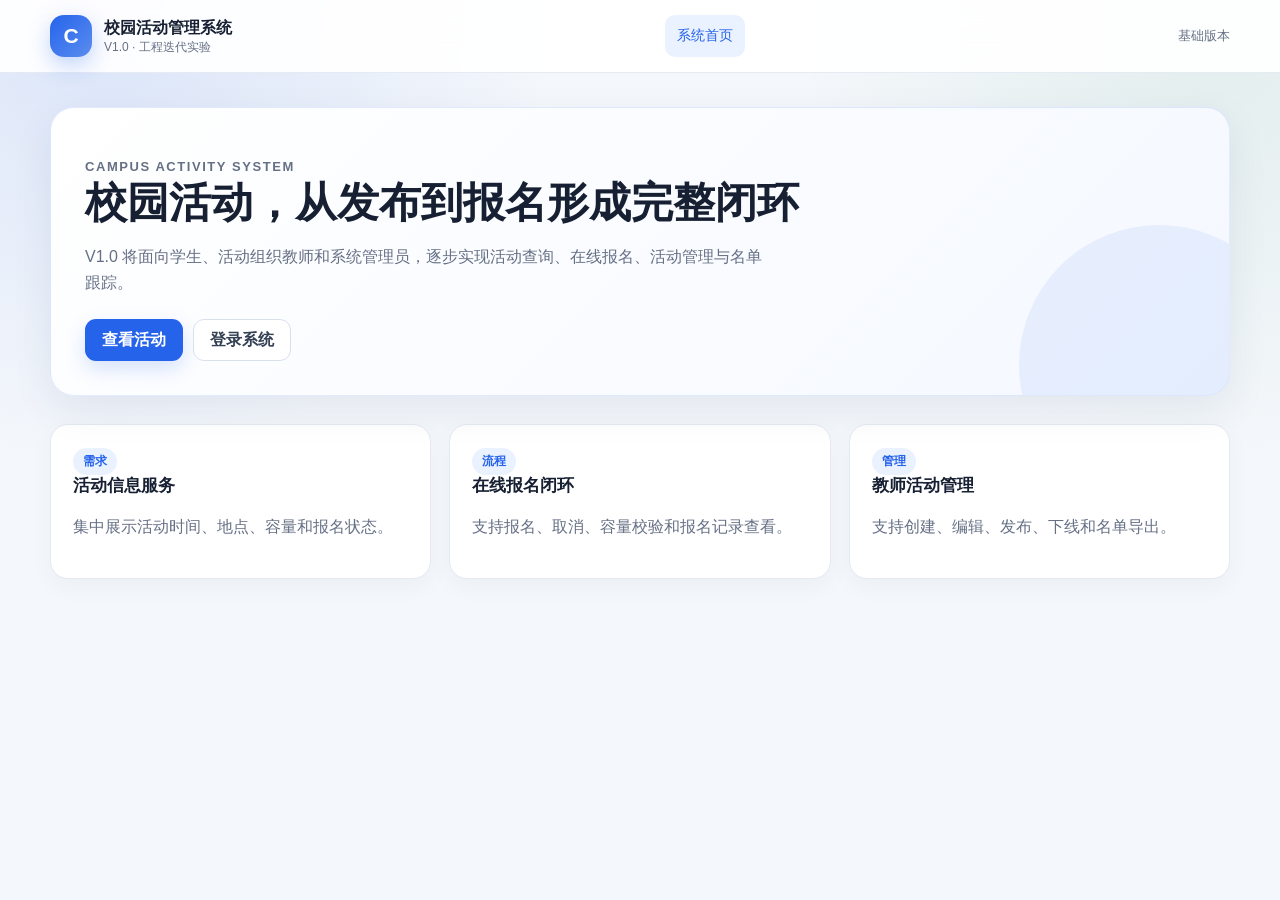
==== index.html @ 23159033 "feat: initialize campus activity system shell" ====
﻿<!DOCTYPE html>
<html lang="zh-CN">
<head>
  <meta charset="UTF-8">
  <meta name="viewport" content="width=device-width, initial-scale=1.0">
  <meta name="description" content="校园活动管理系统 V1.0">
  <title>校园活动管理系统 V1.0</title>
  <link rel="stylesheet" href="styles.css">
</head>
<body>
  <div class="app-shell">
    <header id="site-header" class="site-header"></header>
    <main id="main-content" class="page-container">
      <section class="loading-card">系统正在加载……</section>
    </main>
  </div>
  <div id="toast-container" class="toast-container" aria-live="polite"></div>
  <div id="modal-root"></div>
  <script src="js/store.js"></script>
  <script src="js/app.js"></script>
</body>
</html>
---- styles.css ----
﻿:root {
  --bg: #f4f7fb;
  --surface: #ffffff;
  --surface-soft: #f8fafc;
  --text: #172033;
  --muted: #667085;
  --line: #e4e9f2;
  --primary: #2563eb;
  --primary-dark: #1d4ed8;
  --primary-soft: #eaf1ff;
  --success: #16835a;
  --success-soft: #e9f8f1;
  --warning: #b26a00;
  --warning-soft: #fff5df;
  --danger: #c43d4b;
  --danger-soft: #fff0f2;
  --shadow: 0 14px 40px rgba(25, 45, 85, 0.08);
  --radius: 18px;
}

* {
  box-sizing: border-box;
}

html {
  min-height: 100%;
  background: var(--bg);
}

body {
  min-height: 100vh;
  margin: 0;
  color: var(--text);
  background:
    radial-gradient(circle at 8% 2%, rgba(37, 99, 235, 0.12), transparent 28rem),
    radial-gradient(circle at 95% 5%, rgba(22, 131, 90, 0.08), transparent 26rem),
    var(--bg);
  font-family: "Microsoft YaHei UI", "PingFang SC", "Noto Sans CJK SC", sans-serif;
  line-height: 1.65;
}

button,
input,
select,
textarea {
  font: inherit;
}

button {
  cursor: pointer;
}

a {
  color: inherit;
  text-decoration: none;
}

.app-shell {
  min-height: 100vh;
}

.site-header {
  position: sticky;
  z-index: 30;
  top: 0;
  border-bottom: 1px solid rgba(228, 233, 242, 0.92);
  background: rgba(255, 255, 255, 0.92);
  backdrop-filter: blur(16px);
}

.header-inner {
  display: flex;
  align-items: center;
  justify-content: space-between;
  width: min(1180px, calc(100% - 32px));
  min-height: 72px;
  margin: 0 auto;
  gap: 24px;
}

.brand {
  display: inline-flex;
  align-items: center;
  gap: 12px;
  min-width: max-content;
}

.brand-mark {
  display: grid;
  width: 42px;
  height: 42px;
  place-items: center;
  border-radius: 14px;
  color: #fff;
  background: linear-gradient(135deg, #2563eb, #5b8def);
  box-shadow: 0 8px 22px rgba(37, 99, 235, 0.28);
  font-size: 21px;
  font-weight: 800;
}

.brand strong,
.brand small {
  display: block;
}

.brand strong {
  font-size: 16px;
  line-height: 1.25;
}

.brand small {
  margin-top: 2px;
  color: var(--muted);
  font-size: 12px;
  line-height: 1.2;
}

.nav-links {
  display: flex;
  align-items: center;
  gap: 5px;
}

.nav-link {
  padding: 9px 12px;
  border-radius: 10px;
  color: #46516a;
  font-size: 14px;
  transition: 160ms ease;
}

.nav-link:hover,
.nav-link.is-active {
  color: var(--primary);
  background: var(--primary-soft);
}

.header-account {
  display: flex;
  align-items: center;
  justify-content: flex-end;
  min-width: max-content;
  gap: 10px;
}

.user-badge {
  text-align: right;
}

.user-badge strong,
.user-badge span {
  display: block;
}

.user-badge strong {
  font-size: 14px;
}

.user-badge span {
  color: var(--muted);
  font-size: 12px;
}

.page-container {
  width: min(1180px, calc(100% - 32px));
  margin: 0 auto;
  padding: 34px 0 60px;
}

.hero {
  position: relative;
  overflow: hidden;
  padding: 34px;
  border: 1px solid rgba(37, 99, 235, 0.12);
  border-radius: 24px;
  background: linear-gradient(135deg, #ffffff 0%, #f4f8ff 100%);
  box-shadow: var(--shadow);
}

.hero::after {
  position: absolute;
  right: -70px;
  bottom: -110px;
  width: 280px;
  height: 280px;
  border-radius: 50%;
  background: rgba(37, 99, 235, 0.08);
  content: "";
}

.hero-content {
  position: relative;
  z-index: 1;
  max-width: 720px;
}

.eyebrow {
  margin: 0 0 8px;
  color: var(--primary);
  font-size: 13px;
  font-weight: 800;
  letter-spacing: 0.12em;
  text-transform: uppercase;
}

.hero h1,
.page-heading h1 {
  margin: 0;
  font-size: clamp(28px, 4vw, 42px);
  line-height: 1.25;
}

.hero p {
  max-width: 680px;
  margin: 14px 0 0;
  color: var(--muted);
}

.hero-actions,
.button-row {
  display: flex;
  flex-wrap: wrap;
  gap: 10px;
  margin-top: 22px;
}

.page-heading {
  display: flex;
  align-items: flex-end;
  justify-content: space-between;
  margin-bottom: 22px;
  gap: 18px;
}

.page-heading h1 {
  font-size: clamp(24px, 3vw, 34px);
}

.page-heading p {
  margin: 6px 0 0;
  color: var(--muted);
}

.grid {
  display: grid;
  gap: 18px;
}

.grid-2 {
  grid-template-columns: repeat(2, minmax(0, 1fr));
}

.grid-3 {
  grid-template-columns: repeat(3, minmax(0, 1fr));
}

.grid-4 {
  grid-template-columns: repeat(4, minmax(0, 1fr));
}

.card {
  padding: 22px;
  border: 1px solid var(--line);
  border-radius: var(--radius);
  background: var(--surface);
  box-shadow: 0 8px 24px rgba(31, 48, 80, 0.04);
}

.card h2,
.card h3,
.card h4 {
  margin-top: 0;
  line-height: 1.35;
}

.card h2 {
  margin-bottom: 14px;
  font-size: 21px;
}

.card h3 {
  margin-bottom: 10px;
  font-size: 17px;
}

.muted {
  color: var(--muted);
}

.small {
  font-size: 13px;
}

.stat-card {
  position: relative;
  overflow: hidden;
}

.stat-card::before {
  position: absolute;
  top: 0;
  left: 0;
  width: 5px;
  height: 100%;
  background: var(--primary);
  content: "";
}

.stat-value {
  margin: 3px 0;
  font-size: 32px;
  font-weight: 800;
  line-height: 1.2;
}

.section-block {
  margin-top: 28px;
}

.toolbar {
  display: flex;
  align-items: center;
  justify-content: space-between;
  margin: 20px 0 14px;
  gap: 14px;
}

.filters {
  display: grid;
  grid-template-columns: minmax(220px, 1fr) 180px 180px auto;
  align-items: end;
  width: 100%;
  gap: 12px;
}

.form-grid {
  display: grid;
  grid-template-columns: repeat(2, minmax(0, 1fr));
  gap: 16px;
}

.form-grid .full {
  grid-column: 1 / -1;
}

.field {
  display: grid;
  gap: 7px;
}

.field label {
  color: #344054;
  font-size: 13px;
  font-weight: 700;
}

.input,
.select,
.textarea {
  width: 100%;
  border: 1px solid #cfd8e6;
  border-radius: 11px;
  outline: none;
  background: #fff;
  color: var(--text);
  transition: border 160ms ease, box-shadow 160ms ease;
}

.input,
.select {
  min-height: 44px;
  padding: 0 12px;
}

.textarea {
  min-height: 112px;
  padding: 11px 12px;
  resize: vertical;
}

.input:focus,
.select:focus,
.textarea:focus {
  border-color: var(--primary);
  box-shadow: 0 0 0 4px rgba(37, 99, 235, 0.11);
}

.btn {
  display: inline-flex;
  min-height: 42px;
  align-items: center;
  justify-content: center;
  padding: 0 16px;
  border: 1px solid transparent;
  border-radius: 11px;
  font-weight: 750;
  transition: transform 150ms ease, box-shadow 150ms ease, background 150ms ease;
}

.btn:hover {
  transform: translateY(-1px);
}

.btn-primary {
  color: #fff;
  background: var(--primary);
  box-shadow: 0 8px 20px rgba(37, 99, 235, 0.18);
}

.btn-primary:hover {
  background: var(--primary-dark);
}

.btn-secondary {
  border-color: #d8e0ec;
  background: #fff;
  color: #344054;
}

.btn-ghost {
  min-height: 36px;
  padding: 0 12px;
  color: var(--primary);
  background: transparent;
}

.btn-success {
  color: #fff;
  background: var(--success);
}

.btn-danger {
  color: #fff;
  background: var(--danger);
}

.btn-soft-danger {
  color: var(--danger);
  background: var(--danger-soft);
}

.btn:disabled {
  cursor: not-allowed;
  opacity: 0.5;
  transform: none;
}

.tag,
.status {
  display: inline-flex;
  align-items: center;
  min-height: 27px;
  padding: 0 10px;
  border-radius: 999px;
  font-size: 12px;
  font-weight: 800;
}

.tag {
  color: var(--primary);
  background: var(--primary-soft);
}

.status-draft {
  color: #5a6478;
  background: #edf0f5;
}

.status-published {
  color: var(--success);
  background: var(--success-soft);
}

.status-closed,
.status-ended {
  color: var(--warning);
  background: var(--warning-soft);
}

.status-cancelled {
  color: var(--danger);
  background: var(--danger-soft);
}

.activity-card {
  display: flex;
  min-height: 100%;
  flex-direction: column;
}

.activity-card .card-top {
  display: flex;
  align-items: flex-start;
  justify-content: space-between;
  gap: 12px;
}

.activity-meta {
  display: grid;
  margin: 16px 0;
  gap: 10px;
}

.meta-row {
  display: grid;
  grid-template-columns: 82px 1fr;
  gap: 10px;
  color: #475467;
  font-size: 14px;
}

.meta-row strong {
  color: #344054;
}

.progress {
  overflow: hidden;
  height: 8px;
  margin-top: 5px;
  border-radius: 999px;
  background: #edf1f7;
}

.progress > span {
  display: block;
  height: 100%;
  border-radius: inherit;
  background: linear-gradient(90deg, #2563eb, #5b8def);
}

.card-footer {
  display: flex;
  align-items: center;
  justify-content: space-between;
  margin-top: auto;
  padding-top: 16px;
  gap: 12px;
}

.table-wrap {
  overflow-x: auto;
  border: 1px solid var(--line);
  border-radius: 14px;
  background: #fff;
}

table {
  width: 100%;
  min-width: 760px;
  border-collapse: collapse;
}

th,
td {
  padding: 13px 14px;
  border-bottom: 1px solid var(--line);
  text-align: left;
  vertical-align: middle;
}

th {
  color: #475467;
  background: var(--surface-soft);
  font-size: 13px;
  font-weight: 800;
}

tbody tr:last-child td {
  border-bottom: 0;
}

tbody tr:hover {
  background: #fafcff;
}

.empty-state {
  padding: 46px 20px;
  color: var(--muted);
  text-align: center;
}

.notice {
  padding: 14px 16px;
  border: 1px solid #c9dcff;
  border-radius: 12px;
  color: #24488a;
  background: #edf4ff;
  font-size: 14px;
}

.notice.warning {
  border-color: #f1d5a1;
  color: #795200;
  background: var(--warning-soft);
}

.notice.danger {
  border-color: #f4c6cc;
  color: #922d39;
  background: var(--danger-soft);
}

.demo-accounts {
  display: flex;
  flex-wrap: wrap;
  gap: 8px;
  margin-top: 12px;
}

.demo-account {
  padding: 6px 9px;
  border: 1px dashed #b9c8e5;
  border-radius: 9px;
  color: #415a8d;
  background: #f7faff;
  font-size: 12px;
  cursor: pointer;
}

.auth-layout {
  display: grid;
  grid-template-columns: minmax(0, 1.05fr) minmax(350px, 0.75fr);
  align-items: stretch;
  gap: 24px;
}

.auth-hero {
  display: flex;
  min-height: 580px;
  flex-direction: column;
  justify-content: space-between;
  padding: 40px;
  border-radius: 24px;
  color: #fff;
  background:
    linear-gradient(145deg, rgba(19, 53, 124, 0.98), rgba(37, 99, 235, 0.91)),
    #1d4ed8;
  box-shadow: var(--shadow);
}

.auth-hero h1 {
  max-width: 660px;
  margin: 0;
  font-size: clamp(32px, 4.5vw, 54px);
  line-height: 1.18;
}

.auth-hero p {
  max-width: 600px;
  color: rgba(255, 255, 255, 0.82);
}

.auth-features {
  display: grid;
  grid-template-columns: repeat(3, minmax(0, 1fr));
  gap: 12px;
  margin-top: 26px;
}

.auth-feature {
  padding: 14px;
  border: 1px solid rgba(255, 255, 255, 0.18);
  border-radius: 14px;
  background: rgba(255, 255, 255, 0.08);
}

.auth-feature strong,
.auth-feature small {
  display: block;
}

.auth-feature small {
  margin-top: 4px;
  color: rgba(255, 255, 255, 0.7);
}

.auth-card {
  align-self: center;
  padding: 30px;
}

.auth-tabs {
  display: flex;
  margin-bottom: 24px;
  padding: 4px;
  border-radius: 12px;
  background: #eef2f8;
}

.auth-tab {
  flex: 1;
  padding: 9px;
  border: 0;
  border-radius: 9px;
  color: #5d6980;
  background: transparent;
  font-weight: 800;
}

.auth-tab.is-active {
  color: var(--primary);
  background: #fff;
  box-shadow: 0 3px 10px rgba(25, 45, 85, 0.08);
}

.toast-container {
  position: fixed;
  z-index: 100;
  right: 20px;
  bottom: 20px;
  display: grid;
  width: min(380px, calc(100vw - 40px));
  gap: 10px;
}

.toast {
  padding: 13px 15px;
  border-left: 4px solid var(--primary);
  border-radius: 12px;
  background: #fff;
  box-shadow: 0 14px 38px rgba(25, 45, 85, 0.18);
  animation: toast-in 180ms ease-out;
}

.toast.success {
  border-left-color: var(--success);
}

.toast.error {
  border-left-color: var(--danger);
}

.modal-backdrop {
  position: fixed;
  z-index: 80;
  inset: 0;
  display: grid;
  overflow-y: auto;
  padding: 28px 16px;
  place-items: center;
  background: rgba(15, 23, 42, 0.45);
  backdrop-filter: blur(4px);
}

.modal {
  width: min(760px, 100%);
  max-height: calc(100vh - 56px);
  overflow-y: auto;
  border-radius: 20px;
  background: #fff;
  box-shadow: 0 26px 80px rgba(15, 23, 42, 0.25);
}

.modal-header {
  position: sticky;
  z-index: 2;
  top: 0;
  display: flex;
  align-items: center;
  justify-content: space-between;
  padding: 20px 24px;
  border-bottom: 1px solid var(--line);
  background: rgba(255, 255, 255, 0.96);
}

.modal-header h2 {
  margin: 0;
  font-size: 20px;
}

.modal-body {
  padding: 24px;
}

.modal-footer {
  position: sticky;
  bottom: 0;
  display: flex;
  justify-content: flex-end;
  padding: 16px 24px;
  border-top: 1px solid var(--line);
  background: rgba(255, 255, 255, 0.97);
  gap: 10px;
}

.icon-button {
  display: grid;
  width: 36px;
  height: 36px;
  place-items: center;
  border: 0;
  border-radius: 10px;
  color: #475467;
  background: #f2f5fa;
  font-size: 20px;
}

.list-clean {
  margin: 0;
  padding-left: 20px;
}

.list-clean li + li {
  margin-top: 8px;
}

@keyframes toast-in {
  from {
    opacity: 0;
    transform: translateY(8px);
  }
  to {
    opacity: 1;
    transform: translateY(0);
  }
}

@media (max-width: 920px) {
  .header-inner {
    flex-wrap: wrap;
    padding: 10px 0;
  }

  .nav-links {
    order: 3;
    width: 100%;
    overflow-x: auto;
    padding-bottom: 2px;
  }

  .nav-link {
    min-width: max-content;
  }

  .grid-4,
  .grid-3 {
    grid-template-columns: repeat(2, minmax(0, 1fr));
  }

  .auth-layout {
    grid-template-columns: 1fr;
  }

  .auth-hero {
    min-height: 420px;
  }

  .filters {
    grid-template-columns: repeat(2, minmax(0, 1fr));
  }
}

@media (max-width: 640px) {
  .page-container,
  .header-inner {
    width: min(100% - 22px, 1180px);
  }

  .hero {
    padding: 24px;
  }

  .grid-2,
  .grid-3,
  .grid-4,
  .form-grid,
  .filters {
    grid-template-columns: 1fr;
  }

  .auth-hero,
  .auth-card {
    padding: 24px;
  }

  .auth-features {
    grid-template-columns: 1fr;
  }

  .page-heading {
    align-items: flex-start;
    flex-direction: column;
  }

  .toolbar {
    align-items: stretch;
    flex-direction: column;
  }
}
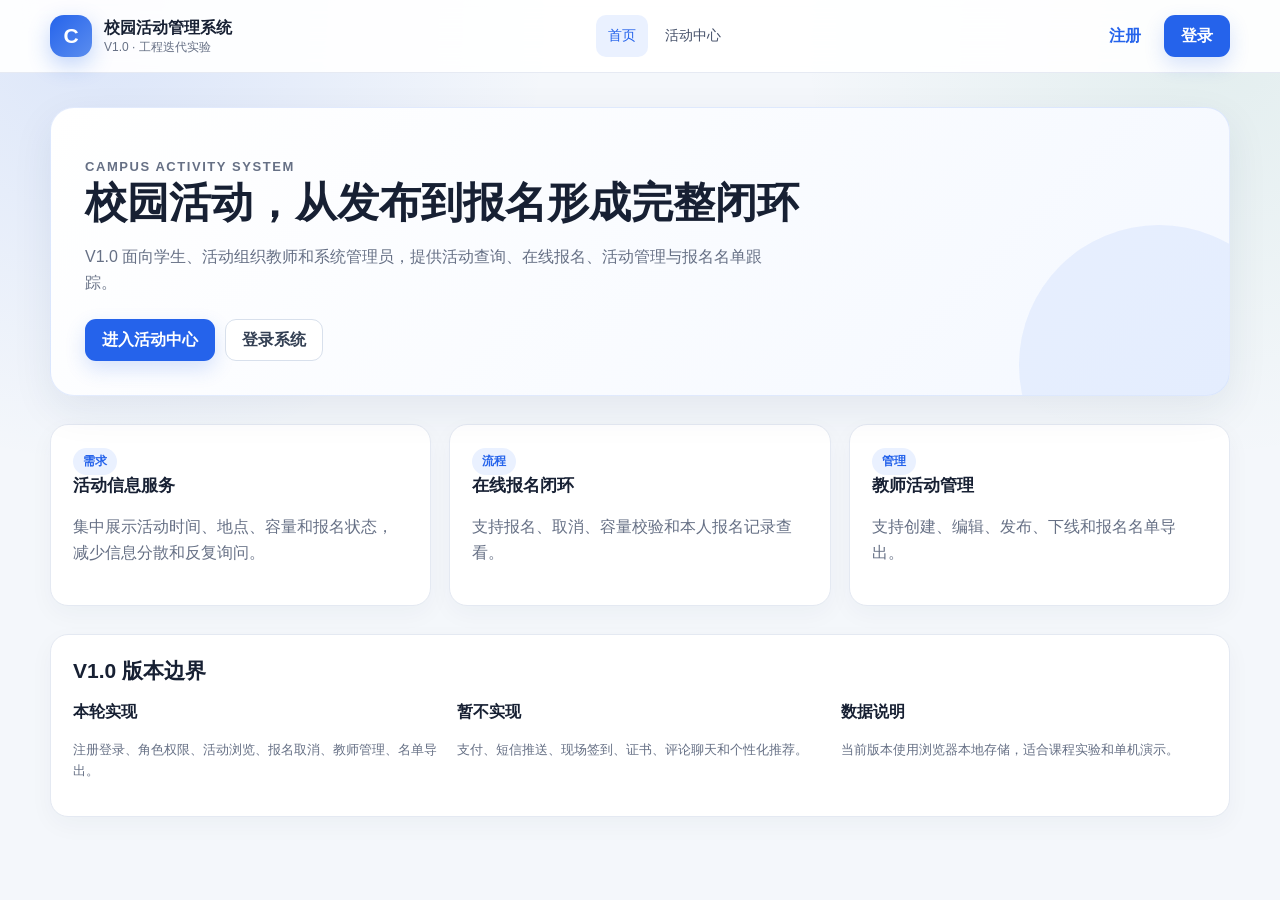
==== commit f24916e8: "feat: add authentication and role permissions" ====
--- a/index.html
+++ b/index.html
@@ -17,6 +17,9 @@
   <div id="toast-container" class="toast-container" aria-live="polite"></div>
   <div id="modal-root"></div>
   <script src="js/store.js"></script>
+  <script src="js/auth.js"></script>
   <script src="js/app.js"></script>
 </body>
 </html>
+
+
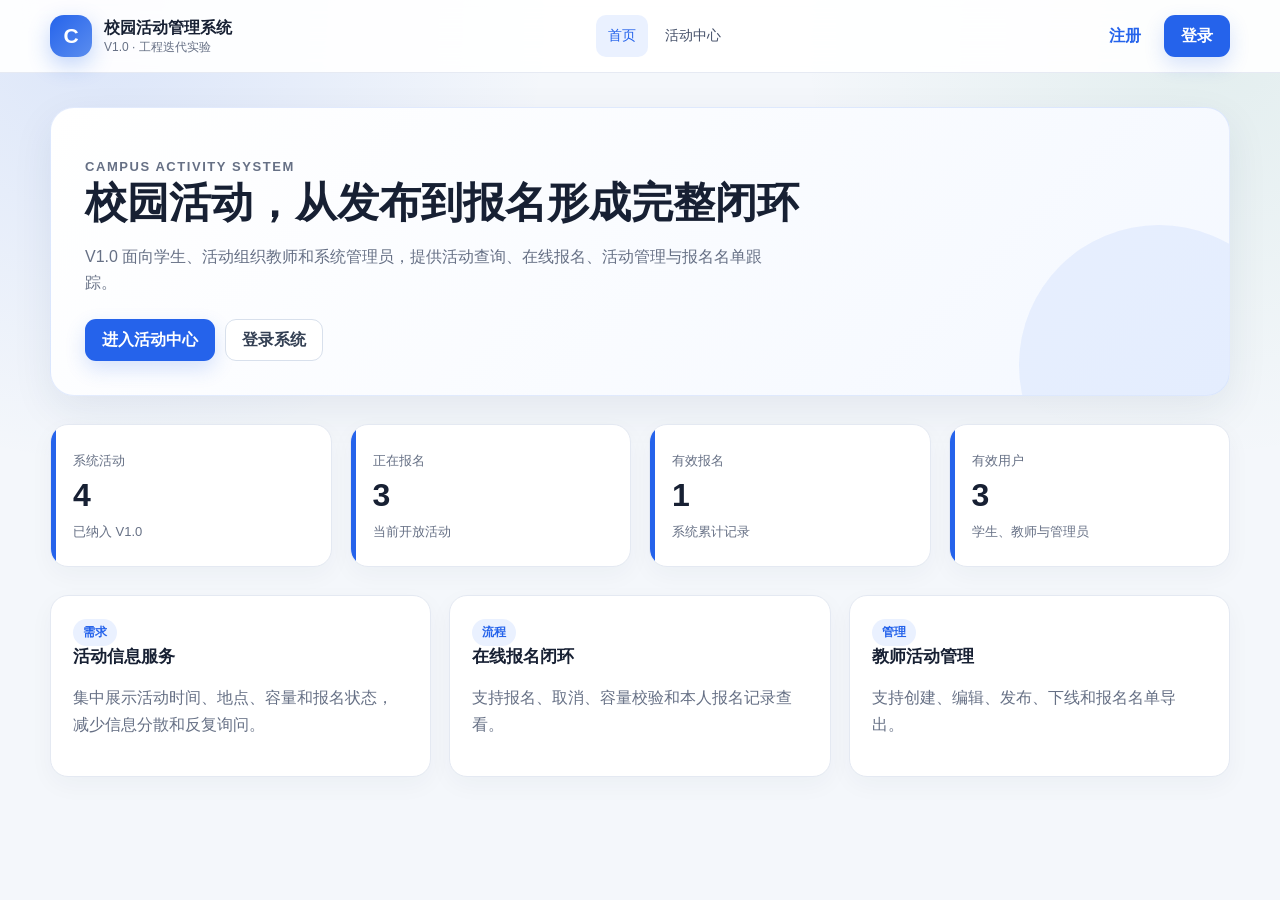
==== commit 6ae62726: "feat: add activity discovery registration and cancellation" ====
--- a/index.html
+++ b/index.html
@@ -18,8 +18,10 @@
   <div id="modal-root"></div>
   <script src="js/store.js"></script>
   <script src="js/auth.js"></script>
+  <script src="js/activities.js"></script>
   <script src="js/app.js"></script>
 </body>
 </html>
 
 
+
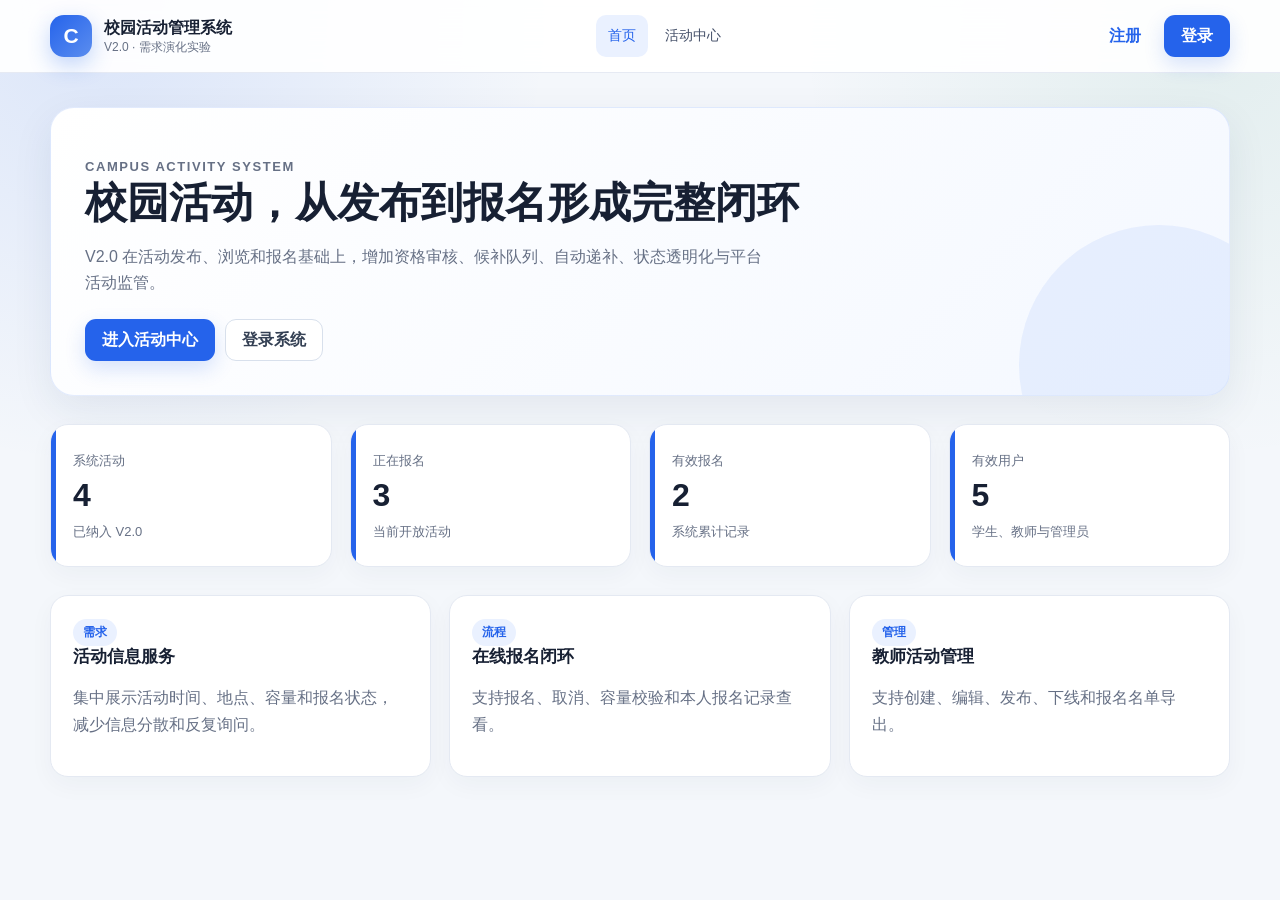
==== commit da11726d: "feat: expose V2 review and waitlist workflows in UI" ====
--- a/index.html
+++ b/index.html
@@ -1,10 +1,10 @@
-﻿<!DOCTYPE html>
+<!DOCTYPE html>
 <html lang="zh-CN">
 <head>
   <meta charset="UTF-8">
   <meta name="viewport" content="width=device-width, initial-scale=1.0">
-  <meta name="description" content="校园活动管理系统 V1.0">
-  <title>校园活动管理系统 V1.0</title>
+  <meta name="description" content="校园活动管理系统 V2.0">
+  <title>校园活动管理系统 V2.0</title>
   <link rel="stylesheet" href="styles.css">
 </head>
 <body>
--- a/styles.css
+++ b/styles.css
@@ -1,4 +1,4 @@
-﻿:root {
+:root {
   --bg: #f4f7fb;
   --surface: #ffffff;
   --surface-soft: #f8fafc;
@@ -887,3 +887,47 @@
     flex-direction: column;
   }
 }
+
+.status-pending,
+.status-waitlist {
+  color: #9a6208;
+  background: var(--warning-soft);
+}
+
+.status-registered {
+  color: var(--success);
+  background: var(--success-soft);
+}
+
+.status-rejected,
+.status-suspended {
+  color: var(--danger);
+  background: var(--danger-soft);
+}
+
+.candidate-queue {
+  display: grid;
+  gap: 8px;
+}
+
+.candidate-row {
+  display: grid;
+  grid-template-columns: 44px minmax(0, 1fr) auto;
+  align-items: center;
+  padding: 10px 12px;
+  border: 1px solid var(--line);
+  border-radius: 12px;
+  background: var(--surface-soft);
+  gap: 10px;
+}
+
+.candidate-position {
+  display: grid;
+  width: 32px;
+  height: 32px;
+  place-items: center;
+  border-radius: 50%;
+  color: #fff;
+  background: var(--primary);
+  font-weight: 800;
+}
